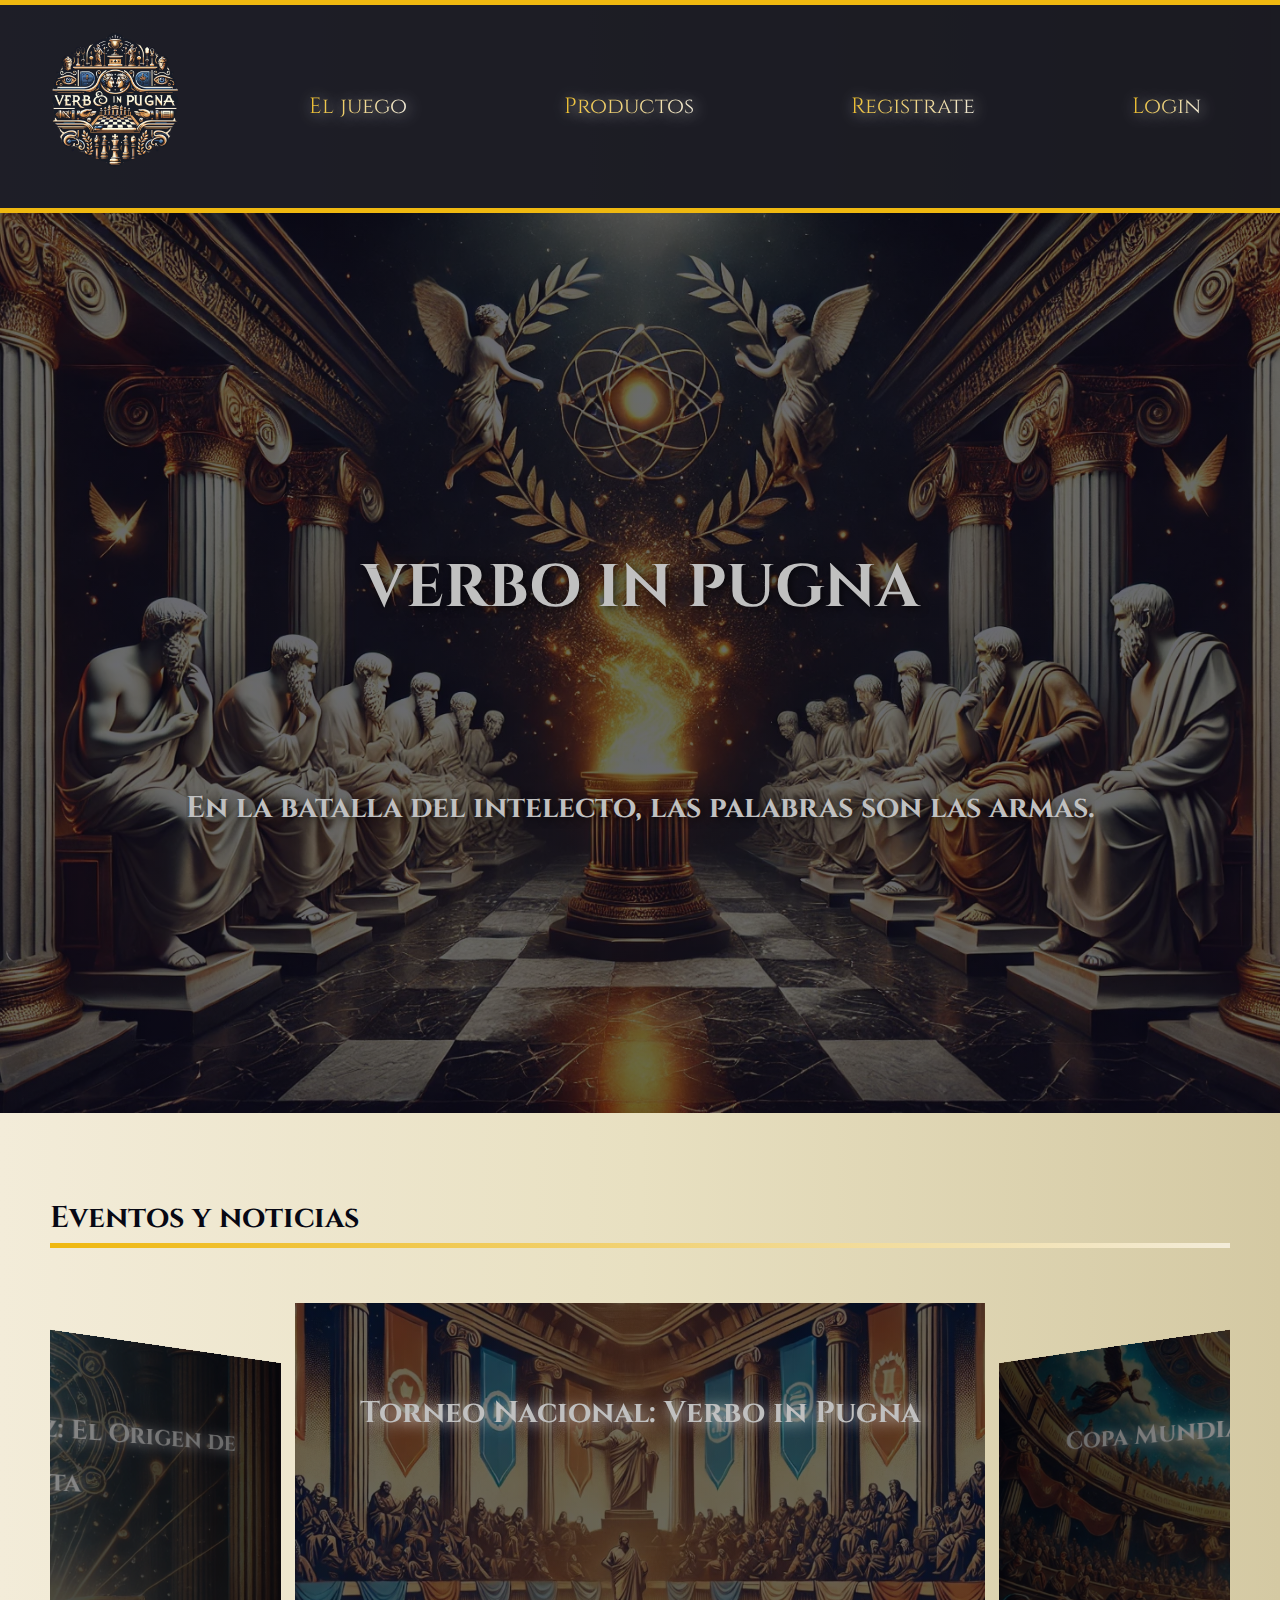
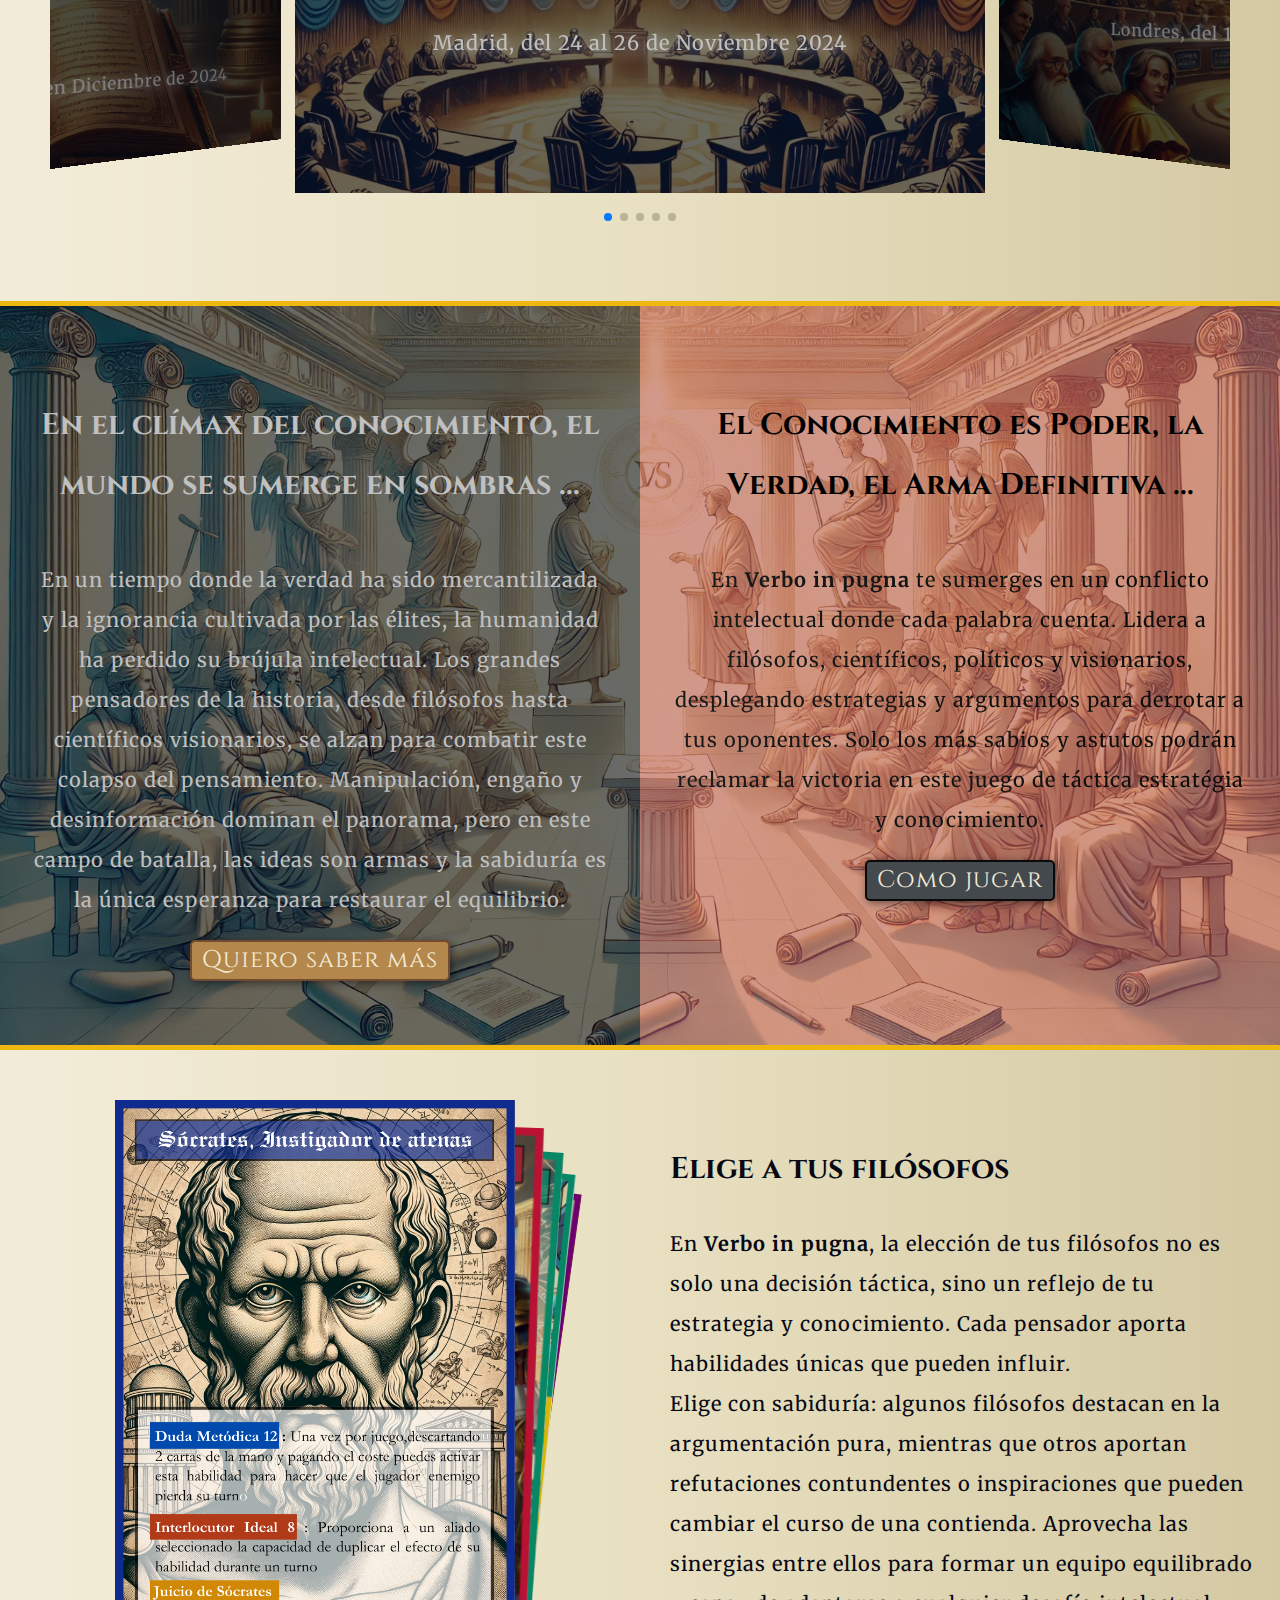
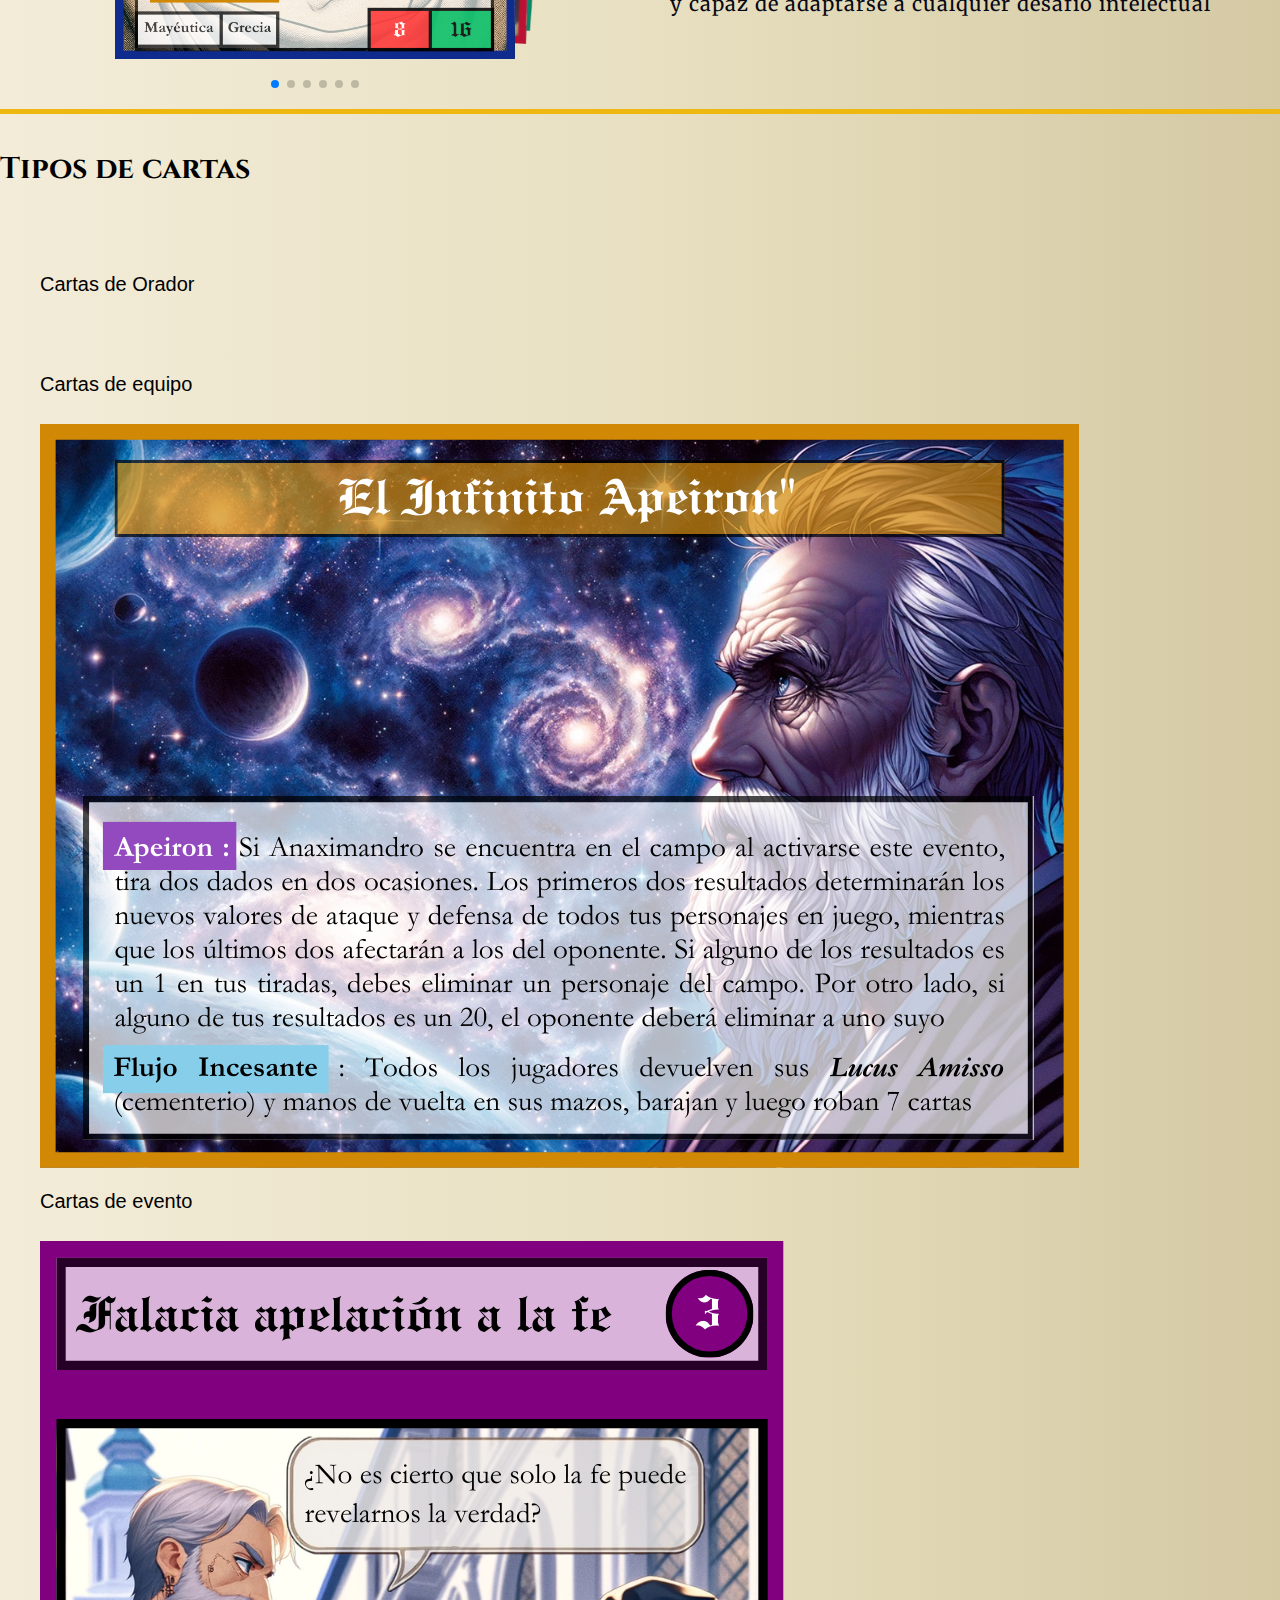
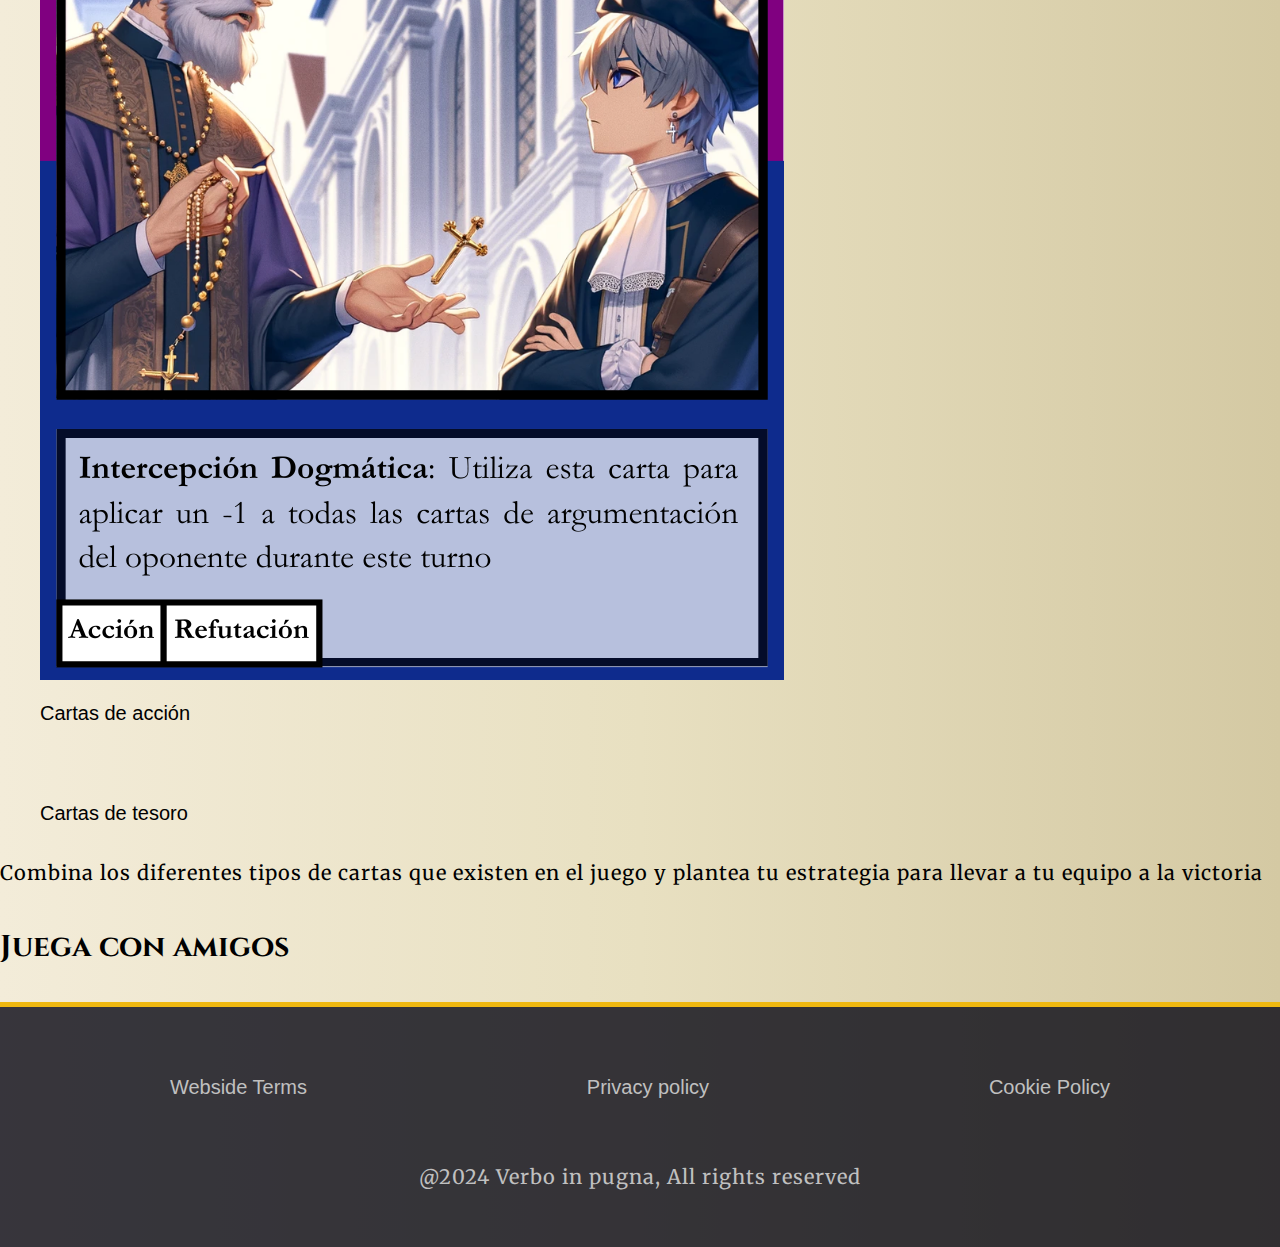
==== index.html @ a394773e "primmer commit proyecto" ====
<!DOCTYPE html>
<html lang="es">
<head>
    <meta charset="UTF-8">
    <meta http-equiv="X-UA-Compatible" content="IE=edge">
    <meta name="viewport" content="width=device-width, initial-scale=1.0">
    <link rel="shortcut icon" href="img/logo.ico" type="image/x-icon">
    <link rel="stylesheet" href="css/style.css">
    <link rel="stylesheet" href="css/normalize.css">
    <link href="https://fonts.googleapis.com/css2?family=Cinzel:wght@400;700&family=Merriweather:wght@400;700&display=swap" rel="stylesheet">    <title>Verbo in Pugna</title>
    
    <!-- Link Swiper's CSS -->
    <link rel="stylesheet" href="https://cdn.jsdelivr.net/npm/swiper@11/swiper-bundle.min.css" />

</head>
<body>
    <div class="navbar-sup"></div>
    <header class="navigator">
        <div class="home-contenedor">
            <figure>
                <a href="index.html" aria-label="accede a la pagina principal">
                    <img src="img/logo.png" alt="">
                </a>
            </figure>
        </div>
        <div class="nav-contenedor">
            <nav class="nav-principal">
                <a href="Eljuego.html" aria-label="Ir a la página del juego">El juego</a>
                <a href="Productos.html" aria-label="Ver los productos disponibles" >Productos</a>
                <a href="Registrate.html" aria-label="acceder al formulario de registro">Registrate</a>
                <a href="login.html" aria-label="ir a la pagina de login para usuarios registrados">Login</a>
            </nav>
        </div>

    </header>

    <div class="navbar-bot"></div>

    <section class="present">
        <div class="present-text">
            <h1>VERBO IN PUGNA</h1>
            <h3>En la batalla del intelecto, las
            palabras son las armas.</h3>
        </div>
    </section>
    <!-- Seccion donde apareceran las nocias y eventos recientes -->
    
    <section class="events">
        <h2>Eventos y noticias</h2>

        <div class="swiper mySwiper-event">
            <div class="swiper-wrapper">
                <div class="swiper-slide event-1">
                    <h3>Torneo Nacional: Verbo in Pugna </h3>
                        <p>Madrid, del 24 al 26 de Noviembre 2024</p>
                </div>
                <div class="swiper-slide event-2">
                    <h3>Copa Mundial: Verbo in Pugna </h3>
                    <p>Londres, del 12 al 15 de Febrero 2025</p>
                </div>
                <div class="swiper-slide event-3">
                    <h3>Pioneros del Infinito: Los padres de la teoría Cuántica </h3>
                    <p>A la venta el 25 de Enero de 2025</p>
                </div>
                <div class="swiper-slide event-4">
                    <h3>Luminarias del Dogma: La Edad Dorada de la Razón y la Fe </h3>
                    <p>A la venta el 1 de abril de 2025</p>
                </div>
                <div class="swiper-slide event-5">
                    <h3>Entre Sombras y Luz: El Origen de la Disputa </h3>
                    <p>Descubre como empezó todo en Diciembre de 2024</p>
                </div>
            </div>

            <div class="swiper-pagination-event"></div>

        </div>

    </section>

    <div class="navbar-sup"></div>

    <main>

        <!-- Seccion donde se explica la esencia del juego -->

        <section class="what-is">
            
            <div class="what-is-cont">
                <h2>En el clímax del conocimiento, el mundo se sumerge en sombras ...</h2>
                <p> 
                    En un tiempo donde la verdad ha sido mercantilizada y la ignorancia cultivada 
                    por las élites, la humanidad ha perdido su brújula intelectual. Los grandes 
                    pensadores de la historia, desde filósofos hasta científicos visionarios, se 
                    alzan para combatir este colapso del pensamiento. Manipulación, engaño y 
                    desinformación dominan el panorama, pero en este campo de batalla, las ideas 
                    son armas y la sabiduría es la única esperanza para restaurar el equilibrio.
                </p>
                <button class="btn-lore">Quiero saber más</button>
            </div>
            <div class="what-is-cont-1">
                <h2>El Conocimiento es Poder, la Verdad, el Arma Definitiva ...</h2>
                <p> 
                    En <strong>Verbo in pugna</strong> te sumerges en un conflicto 
                    intelectual donde cada palabra cuenta. Lidera a filósofos, 
                    científicos, políticos y visionarios, desplegando estrategias y argumentos 
                    para derrotar a tus oponentes. Solo los más sabios y astutos podrán 
                    reclamar la victoria en este juego de táctica estratégia y conocimiento.
                </p>
                <button class="btn-game">Como jugar</button>
            </div>
        </section>

        <!-- Seccion donde aparecen filosofos de diversas épocas y campos de estudios -->

        <div class="navbar-sup"></div>

        <section class="elige">
            
            <div class="swiper mySwiper">
                <div class="swiper-wrapper">
                    <div class="swiper-slide">
                        <img src="img/index/personajes/personaje1.webp" alt="Sócrates, el instigador de Atenas" />
                    </div>
                    <div class="swiper-slide">
                        <img src="img/index/personajes/personaje2.webp" alt="Alejandro magno, el conquistador" />
                    </div>
                    <div class="swiper-slide">
                        <img src="img/index/personajes/personaje3.webp" alt="Anaximandro, cartógrafo del infinito" />
                    </div>
                    <div class="swiper-slide">
                        <img src="img/index/personajes/personaje4.webp" alt="Arquímedes,padre de la ingeniería" />
                    </div>
                    <div class="swiper-slide">
                        <img src="img/index/personajes/personaje5.webp" alt="Santo tomas de aquino, doctor angelicus" />
                    </div>
                    <div class="swiper-slide">
                        <img src="img/index/personajes/personaje6.webp" alt="Paul Dirac, el arquitecto cuántico" />
                    </div>
                </div>

                <!-- Navigation Buttons and pagination -->
                <div class="swiper-pagination"></div>
            </div>

            <div class="elige-caption">
                <h2>Elige a tus filósofos</h2>

                <p>
                    En <strong>Verbo in pugna</strong>, la elección de tus filósofos no es solo una decisión táctica, sino un reflejo de tu estrategia y conocimiento. Cada pensador aporta habilidades únicas que pueden influir. <br>
                    
                    Elige con sabiduría: algunos filósofos destacan en la argumentación pura, mientras que otros aportan refutaciones contundentes o inspiraciones que pueden cambiar el curso de una contienda. Aprovecha las sinergias entre ellos para formar un equipo equilibrado y capaz de adaptarse a cualquier desafío intelectual
                </p>
            </div>
        </section>

        <div class="navbar-sup"></div>

        <!-- Seccion donde apareceran los diferentes tipos de cartas que componen el juego -->

        <section class="kind-cards">
            <h2>Tipos de cartas</h2>
            <figure>
                <img src="img/index/personaje1.png" alt="">
                <figcaption>Cartas de Orador</figcaption>
            </figure>
            <figure>
                <img src="img/index/personaje2.png" alt="">
                <figcaption>Cartas de equipo</figcaption>
            </figure>
            <figure>
                <img src="img/index/cartaEvento.png" alt="">
                <figcaption>Cartas de evento</figcaption>
            </figure>
            <figure>
                <img src="img/index/cartaAccion.png" alt="">
                <figcaption>Cartas de acción</figcaption>
            </figure>
            <figure>
                <img src="img/index/personaje2.png" alt="">
                <figcaption>Cartas de tesoro</figcaption>
            </figure>
            <div>
                <p>
                    Combina los diferentes tipos de cartas que existen en el juego y plantea tu estrategia para llevar a tu equipo a la victoria
                </p>
            </div>
        </section>

        <!-- Seccion dondese invita a los jugadores a jugar con amigos y crear comunidad -->

        <section class="play-friends">
            <h2>Juega con amigos</h2>
        </section>

    </main>
    
    <div class="navbar-bot"></div>

    <footer>
        <div class="contenedor-politicas">
            <div>
                <a href="#">Webside Terms</a>
            </div>
            <div>
                <a href="#">Privacy policy</a>
            </div>
            <div>
                <a href="#">Cookie Policy</a>
            </div>
        </div>
        <div class="contenedor-derechos">
            <div>
                <p>@2024 Verbo in pugna, All rights reserved</p>
            </div>
        </div>
    </footer>
    
    <!-- Swiper JS -->
    <script src="https://cdn.jsdelivr.net/npm/swiper@11/swiper-bundle.min.js"></script>
    <script src="./js/main.js"></script>
    
</body>
</html>
---- css/style.css ----
html{
    box-sizing: border-box;
    font-size: 62.5%; /* 1REM = 10px */}

*,
*:before,
*:after{
    box-sizing: inherit;
}

body{
    font-family: "Raleway", sans-serif;
    font-size: 2rem;
    line-height: 2;
    background: linear-gradient(
        to right, 
        #f3ecd9 0%, 
        #e8e0c1 50%, 
        #d4c9a3 100% /* Tono más oscuro para el desgaste */
    );
}

/* Salectores Globales */

h1, h2, h3{
    font-family: 'Cinzel', sans-serif;
    font-size: 3rem;
}

a{
    text-decoration: none;
    color: #c0c0c0;
}

p{
    font-family: 'Merriweather', serif;
    letter-spacing: 0.1rem;
}

/* Sección del header */

.navbar-sup,
.navbar-bot{
    border-bottom: 0.5rem solid #efb810;
}
.navigator{
    display: flex;
    flex-direction: row;
    align-items: center;
    background-color: #070814;
    opacity: 0.9;
}

.home-contenedor{
    display: flex;
    justify-content: center;
}

.home-contenedor img{
    max-width: 15rem;
    height: auto;
}

.nav-contenedor{
    flex-grow: 4;
}

.nav-contenedor a{
    font-size: 2.2rem;
    transition-property: transform;
    transition-duration: 300ms;
}

.nav-contenedor a:hover{
        transform: scale(1.2);
}


.login-contenedor{
    flex-grow: 1;
    text-align: center;
}

.nav-principal{
    display: flex;
    justify-content: space-around;
}

.nav-principal a,
.login-contenedor a{
    font-family: 'Cinzel', serif;
    background: linear-gradient(90deg, #efb810, #f3ecd9);
    -webkit-background-clip: text;
    color: transparent;
    text-shadow: 0.2rem 0.2rem 1.5rem rgba(255, 255, 255, 0.8);
    }

.present{
    background-image: linear-gradient(rgba(7,8,20,0.6),
    rgba(7,8,20,0.6)),
    url('../img/index/header.webp');
    background-size: cover;
    background-position: center;
    background-repeat: no-repeat;
    height: 100vh;

    display: flex;
    justify-content: center;
    align-items: center;
}

.present-text{
    font-size: 3rem;
    color: #c0c0c0; /* Plateado */
    text-shadow: 0.2rem 0.2rem 0.8rem rgba(0, 0, 0, 0.7); /* Sombra oscura */
    text-align: center;
    line-height: 4;
    overflow: hidden; /* Evita el desbordamiento */
}

/* Sección Events and news */

.events{
    padding: 5rem;
}

.events h2{
    position: relative;
    color: #070814;
}

.events .swiper{
    width: 100%;
    padding: 3rem 0;
    height: auto;
}

.events .swiper-slide{
    background-position: center;
    background-size: cover;
    width: 50%;
    height: auto;
    text-align: center;
    padding: 5rem;
    Color: #c0c0c0;
    text-shadow: 0.2rem 0.2rem 1.5rem rgba(255, 255, 255, 0.8);
}

.events .swiper-slide p{
    padding-top: 15rem;
}
.event-1{
    background-image: linear-gradient(rgba(7,8,20,0.6),
    rgba(7,8,20,0.6)),
    url('../img/index/eventos/14.webp');
    width: 100%;
}

.event-2{
    background-image: linear-gradient(rgba(7,8,20,0.6),
    rgba(7,8,20,0.6)),
    url('../img/index/eventos/15.webp');
}

.event-3{
    background-image: linear-gradient(rgba(7,8,20,0.6),
    rgba(7,8,20,0.6)),
    url('../img/index/eventos/16.webp');
}

.event-4{
    background-image: linear-gradient(rgba(7,8,20,0.6),
    rgba(7,8,20,0.6)),
    url('../img/index/eventos/17.webp');
}

.event-5{
    background-image: linear-gradient(rgba(7,8,20,0.6),
    rgba(7,8,20,0.6)),
    url('../img/index/eventos/18.webp');
}

.mySwiper-event{
    justify-content: center;
}

.swiper-pagination-event{
    padding: 2rem 0 0 0;
    display: flex;
    justify-content: center;
}

/* Definimos el borde debajo del título */
.events h2::after{
    content: "";
    position: absolute;
    /* posición del borde */
    bottom: 0; 
    left: 0;
    /* Extension y grosor del borde */
    width: 100%;
    height: 0.5rem;
    /* color del borde */
    background: linear-gradient(90deg,#efb810, #f3ecd9);
}

/* Section What is */

.what-is{
    background-image: url(../img/index/what-is-5.webp);
    background-repeat: no-repeat;
    background-size: cover;
    background-position: center;
    display: grid;
    grid-template-columns: repeat(2, 1fr);
}

.what-is-cont,
.what-is-cont-1{
    text-align: center;
    padding: 10% 5%;
    display: flex;
    flex-direction: column;
}

.what-is-cont{
    background-color: rgba(7,8,20,0.6);
    color: #c0c0c0; /* Plateado */
}

.what-is-cont-1{
    background-color: rgba(180, 84, 76, 0.6);
}

.what-is-cont-1 h1,
.what-is-cont-1 p{
    background: linear-gradient(90deg, #1a1b1b, #0a0a0a);
    -webkit-background-clip: text;
    color: transparent;
}

.btn-lore{
    display: flex;
    flex-direction: column;
    justify-content: center;
    margin: 0 auto; /* Evitamos que se extienda a todo el espacio */
    padding: 0.5rem 1rem;
    background-color: #b4884c;
    color:#f3ecd9;
    border: 0.2rem solid #724b30;
    border-radius: 0.5rem; /* redondeamos el boton */
    font-family: 'Cinzel', serif;
    font-size: 2.4rem;
    letter-spacing: 0.1rem;
    cursor: pointer;
    box-shadow: 0.2rem 0.2rem 0.8rem rgba(0, 0, 0, 0.5); /* Sombra suave para darle relieve */
    transition: all 0.3s ease; /* Suave transición para los efectos */
}

.btn-lore:hover{
    background-color: #724b30;
    color: #f3ecd9;
    box-shadow: 0.3rem 0.3rem 1.2rem rgba(0,0,0,0.7);
    transform: translateY(-0.2rem);
}

.btn-lore:active{
    background-color: #d3965c;
    transform: translateY(0px);
}

.btn-game{
    display: flex;
    flex-direction: column;
    justify-content: center;
    margin: 0 auto;
    padding: 0.5rem 1rem;
    background-color: #44494e;
    color: #f3ecd9;
    border: 0.2rem solid #0a0a0a;
    border-radius: 0.5rem;
    font-family: 'Cinzel', serif;
    font-size: 2.4rem;
    letter-spacing: 0.1rem;
    cursor: pointer;
    box-shadow: 0.2rem 0.2rem 0.8rem rgba(0,0,0,0.5);
    transition: all 0.3s ease;
}

.btn-game:hover{
    background-color: #0a0a0a;
    color: #f3ecd9;
    box-shadow: 0.3rem 0.3rem 1.2rem rgba(0,0,0,0.7);
    transform: translateY(-0.2rem);
}

.btn-active{
    background-color: #1c1c1c;
    transform: translateY(0rem);
}

/* Seccion Elige */

.swiper {
    width: 40rem;
    height: auto;
    padding: 5rem;
    border-radius: 18px;

}

.swiper.swiper-cards{
    padding: 5rem 0;
}

.swiper-slide {
    display: flex;
    align-items: center;
    justify-content: center;
}

.swiper-slide img {
    display: block;
    width: 100%;
}

.elige{
    display: grid;
    grid-template-columns: repeat(2, 1fr);
    gap: 2rem;
}

.elige-caption{
    align-content: center;
    padding: 0 2rem;
    color: #070814;
}

/* Footer */

footer{
    background-color: rgba(7,8,20,0.8);
    color: #c0c0c0; /* Plateado */
    padding: 3rem;
}

.contenedor-politicas{
    display: flex;
    flex-direction: row;
    justify-content: space-around;
    padding: 3rem 0;
}

.contenedor-derechos{
    text-align: center;
}
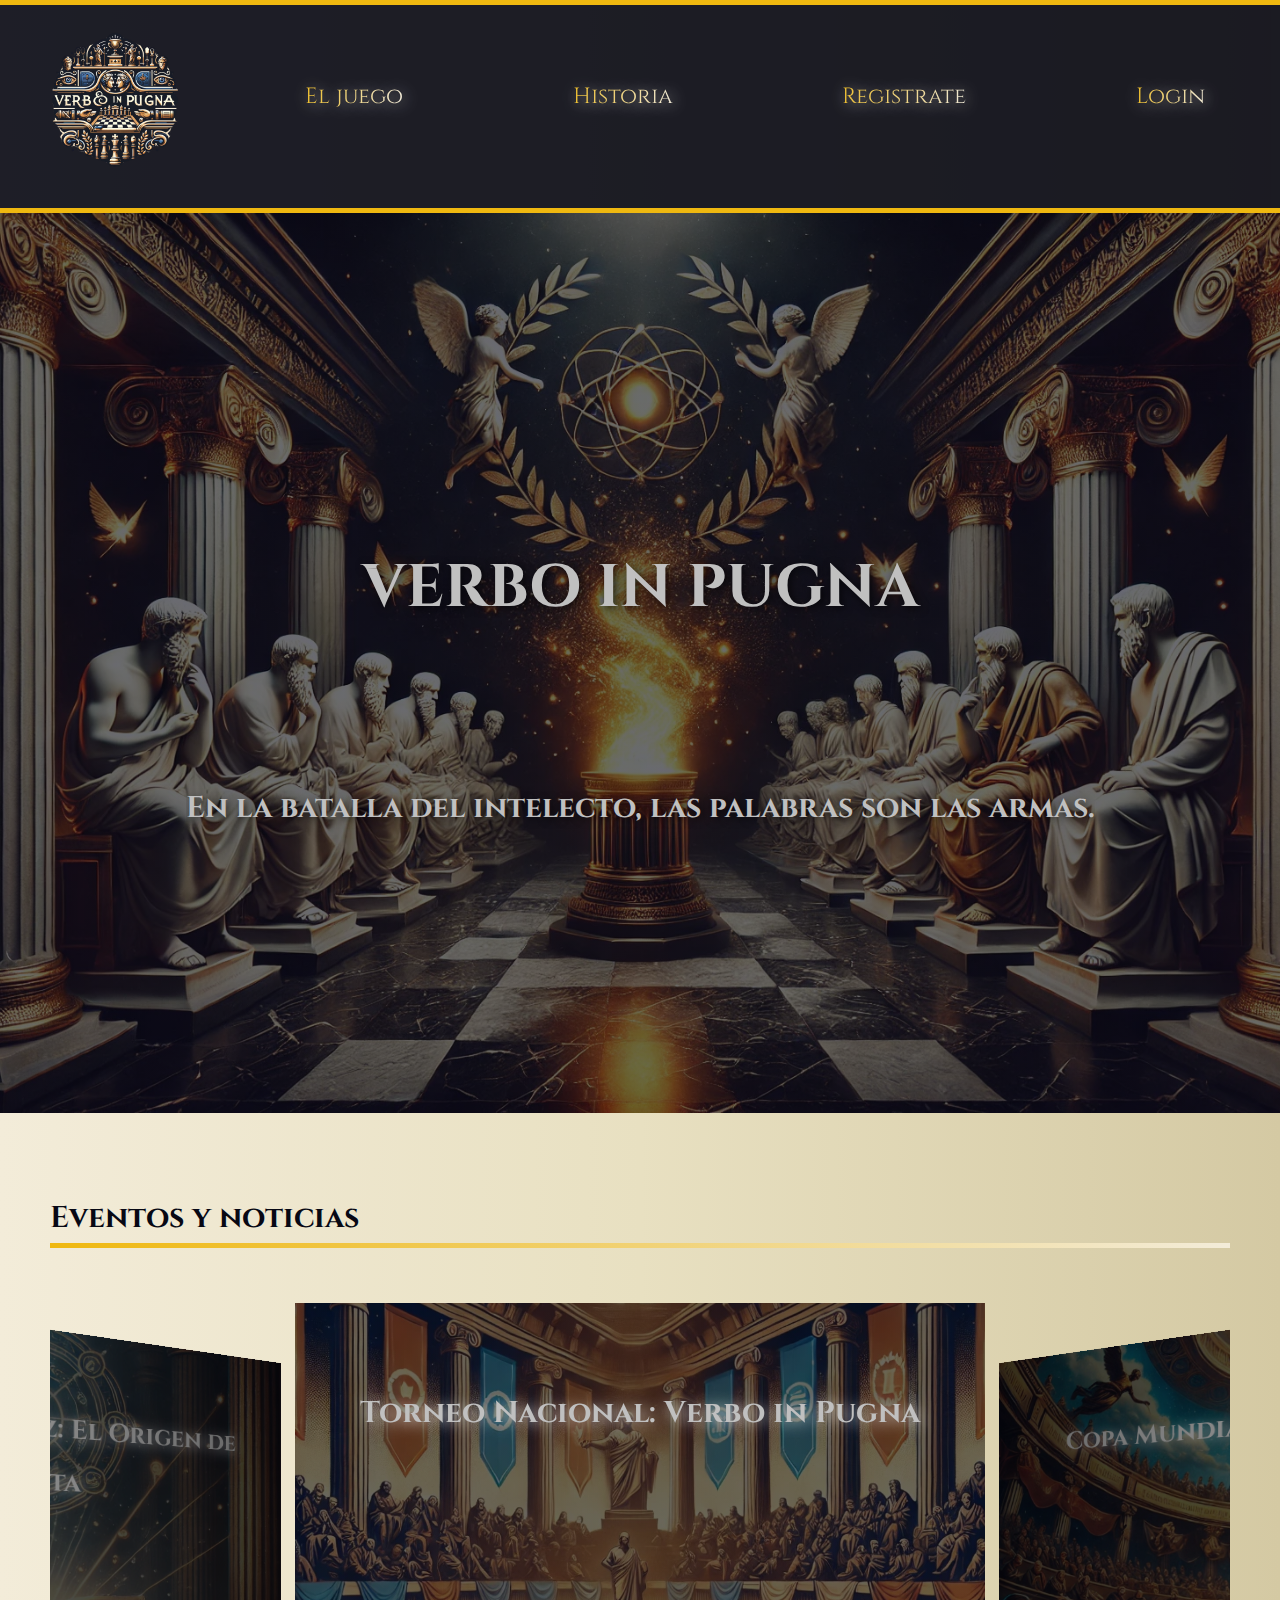
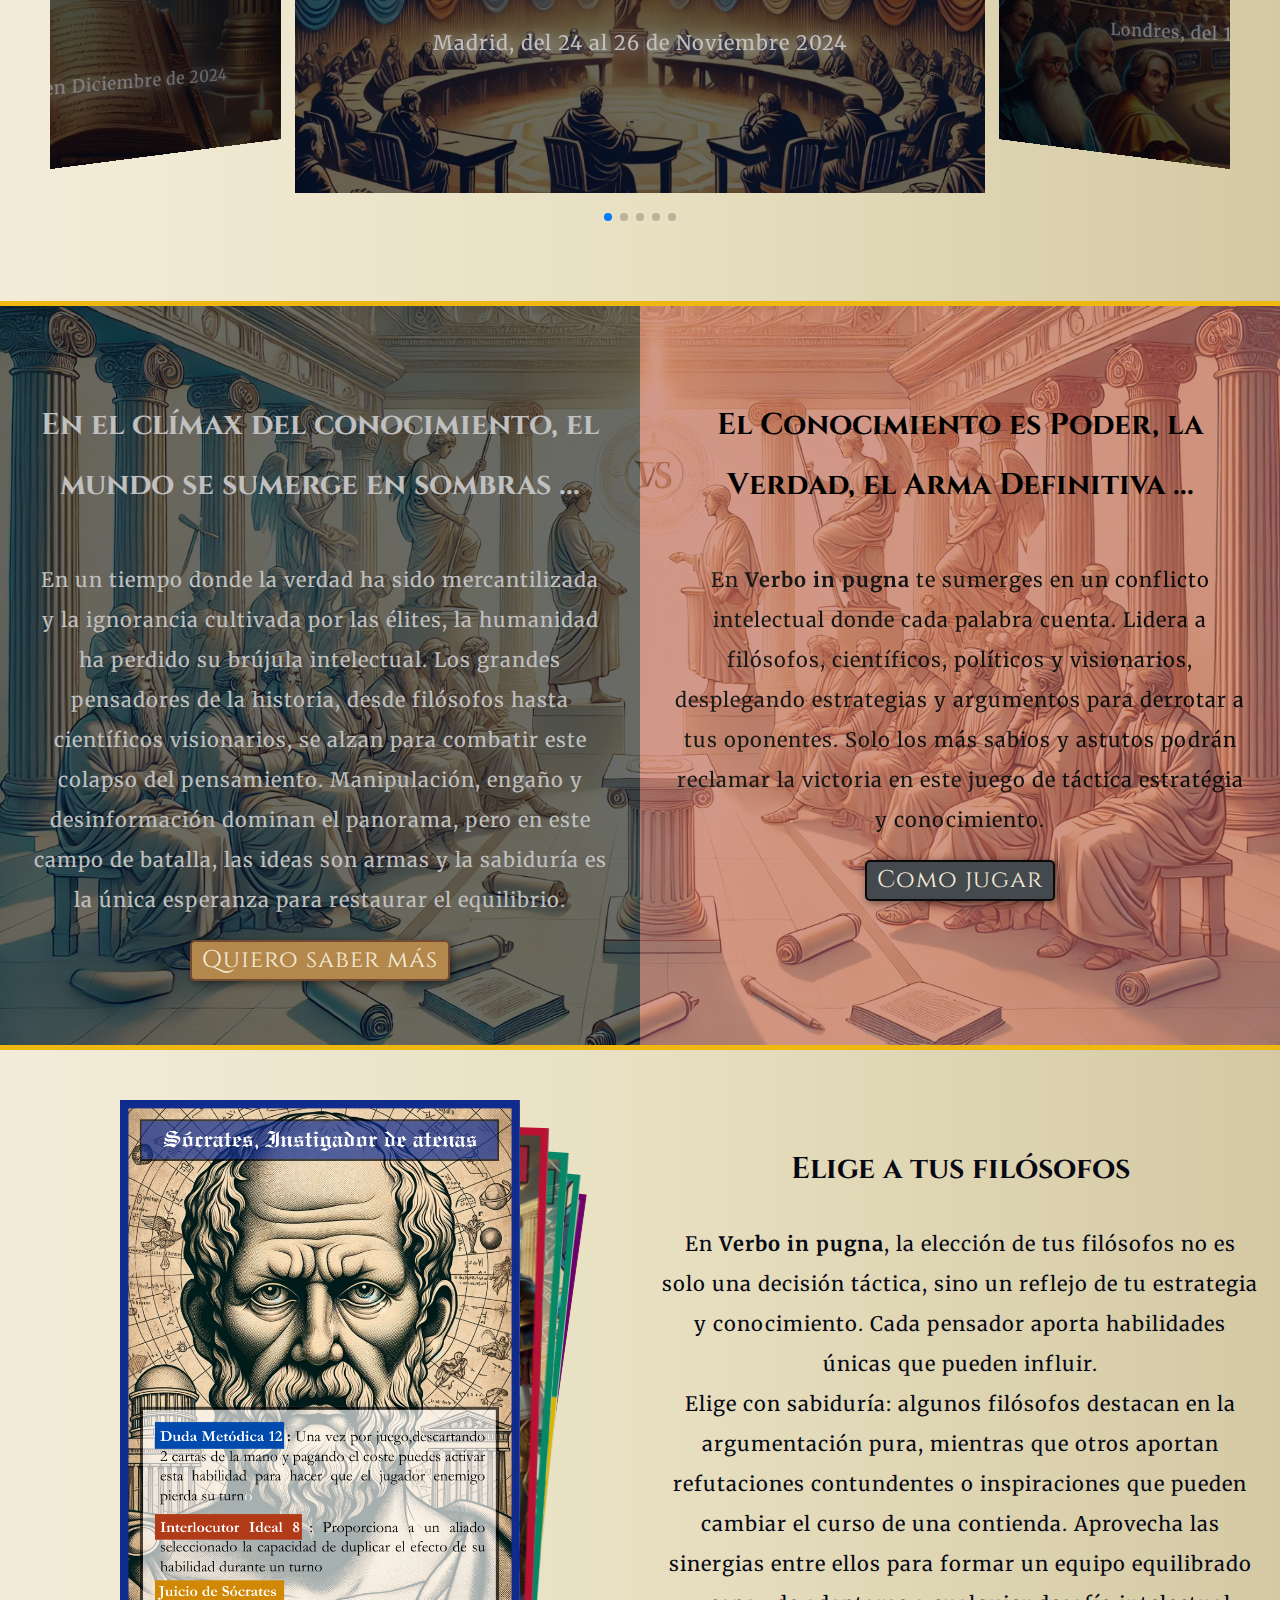
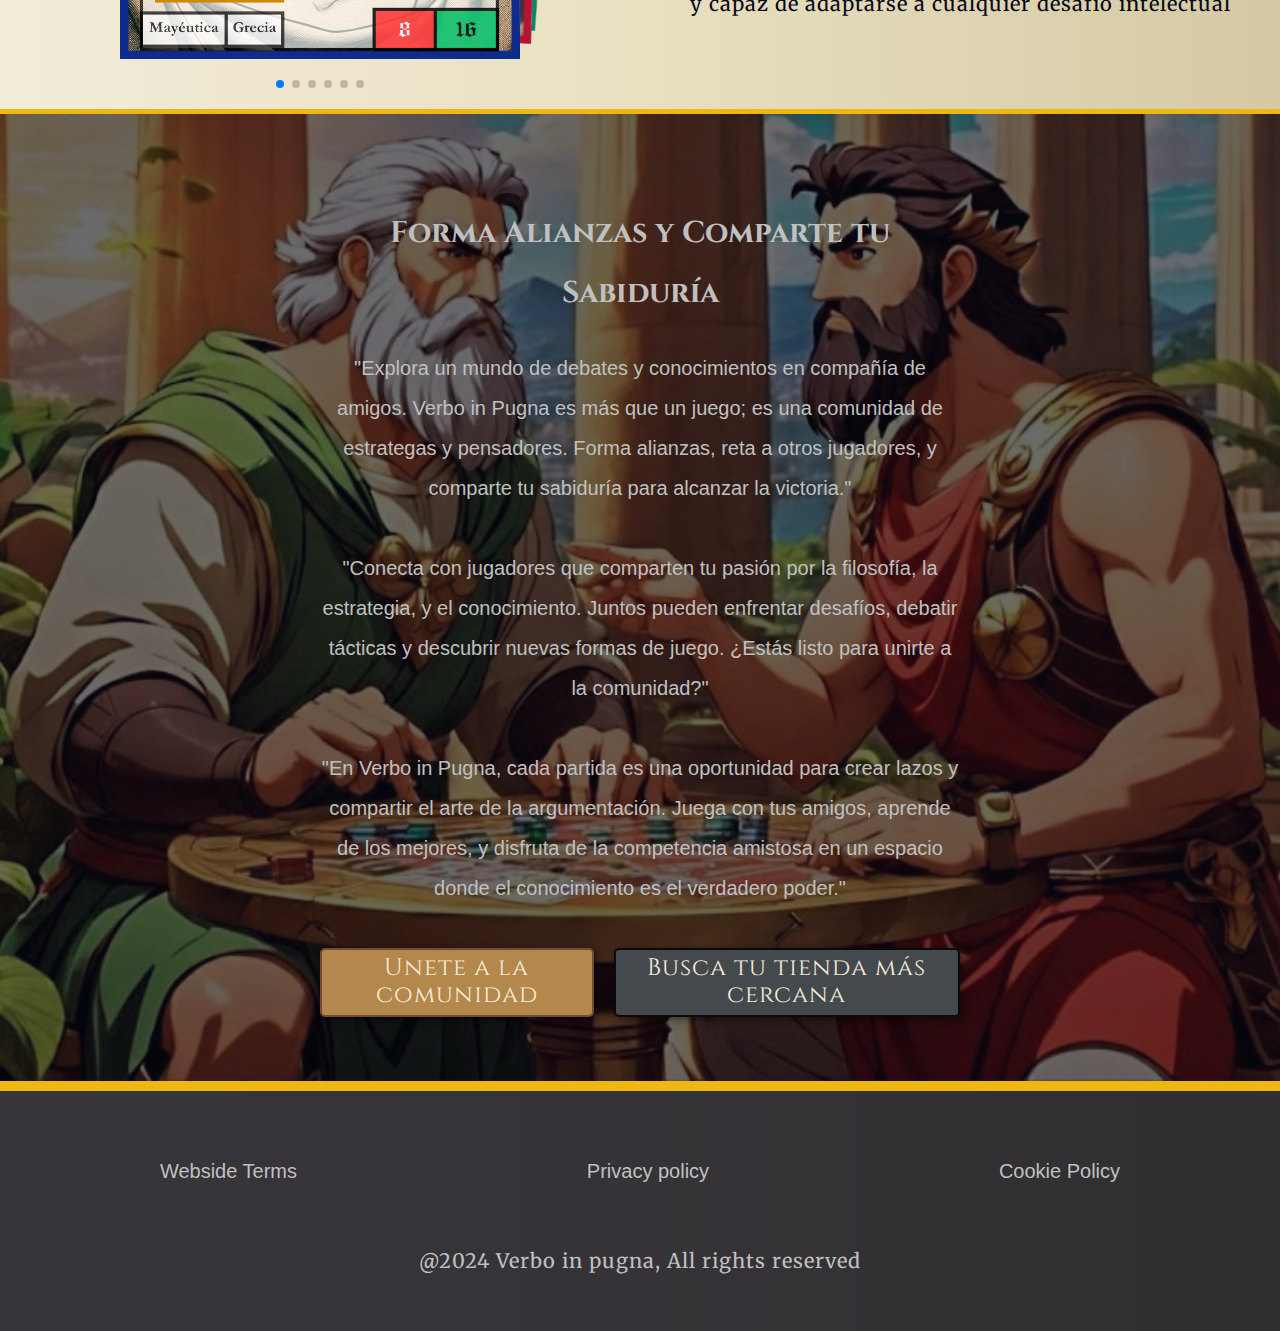
==== commit 278e1764: "version final" ====
--- a/index.html
+++ b/index.html
@@ -7,13 +7,28 @@
     <link rel="shortcut icon" href="img/logo.ico" type="image/x-icon">
     <link rel="stylesheet" href="css/style.css">
     <link rel="stylesheet" href="css/normalize.css">
-    <link href="https://fonts.googleapis.com/css2?family=Cinzel:wght@400;700&family=Merriweather:wght@400;700&display=swap" rel="stylesheet">    <title>Verbo in Pugna</title>
+    <link href="https://fonts.googleapis.com/css2?family=Cinzel:wght@400;700&family=Merriweather:wght@400;700&display=swap" rel="stylesheet">    
+    <title>Verbo in Pugna</title>
     
     <!-- Link Swiper's CSS -->
     <link rel="stylesheet" href="https://cdn.jsdelivr.net/npm/swiper@11/swiper-bundle.min.css" />
 
+    <!-- Información meta importante-->
+    <meta name="author" content="Luis Carlos de Vicente Poutas" />
+    <meta name="description" content="Verbo in Pugna: Un juego estratégico donde los grandes pensadores de la historia se enfrentan en batallas intelectuales épicas. Únete, descubre sus historias, y demuestra tu habilidad en el arte del debate y el conocimiento." />
+    <meta name="keywords" content="verbo in pugna, juego, historia, debate, conocimiento, inteligencia, pensamiento, batalla, armas, palabras, cartas" />
+    <meta name="copyright" content="&copy; 2024 Verbo in Pugna. Todos los derechos reservados." />
+    <meta name="publisher" content="Verbo in Pugna" />
+
 </head>
+
 <body>
+
+    <div id="user-session" class="user-session">
+        <span id="user-name"></span>
+        <button id="logout-btn">Cerrar Sesión</button>
+    </div>
+
     <div class="navbar-sup"></div>
     <header class="navigator">
         <div class="home-contenedor">
@@ -25,10 +40,10 @@
         </div>
         <div class="nav-contenedor">
             <nav class="nav-principal">
-                <a href="Eljuego.html" aria-label="Ir a la página del juego">El juego</a>
-                <a href="Productos.html" aria-label="Ver los productos disponibles" >Productos</a>
-                <a href="Registrate.html" aria-label="acceder al formulario de registro">Registrate</a>
-                <a href="login.html" aria-label="ir a la pagina de login para usuarios registrados">Login</a>
+                <a href="./pages/eljuego.html" aria-label="Ir a la página del juego">El juego</a>
+                <a href="./pages/historia.html" aria-label="Ver la historia el juego" >Historia</a>
+                <a href="./pages/registro.html" aria-label="acceder al formulario de registro">Registrate</a>
+                <a href="./pages/login.html" aria-label="ir a la pagina de login para usuarios registrados">Login</a>
             </nav>
         </div>
 
@@ -156,44 +171,37 @@
 
         <div class="navbar-sup"></div>
 
-        <!-- Seccion donde apareceran los diferentes tipos de cartas que componen el juego -->
-
-        <section class="kind-cards">
-            <h2>Tipos de cartas</h2>
-            <figure>
-                <img src="img/index/personaje1.png" alt="">
-                <figcaption>Cartas de Orador</figcaption>
-            </figure>
-            <figure>
-                <img src="img/index/personaje2.png" alt="">
-                <figcaption>Cartas de equipo</figcaption>
-            </figure>
-            <figure>
-                <img src="img/index/cartaEvento.png" alt="">
-                <figcaption>Cartas de evento</figcaption>
-            </figure>
-            <figure>
-                <img src="img/index/cartaAccion.png" alt="">
-                <figcaption>Cartas de acción</figcaption>
-            </figure>
-            <figure>
-                <img src="img/index/personaje2.png" alt="">
-                <figcaption>Cartas de tesoro</figcaption>
-            </figure>
-            <div>
-                <p>
-                    Combina los diferentes tipos de cartas que existen en el juego y plantea tu estrategia para llevar a tu equipo a la victoria
-                </p>
-            </div>
+        <!-- Seccion dondese invita a los jugadores a jugar con amigos y crear comunidad -->    
+
+        <section class="play-friends">
+            
+            <div class="pf-container">
+
+                <h2>Forma Alianzas y Comparte tu Sabiduría</h2>
+            
+                <div class="pf-description">
+                    "Explora un mundo de debates y conocimientos en compañía de amigos. Verbo in Pugna es más que un juego; 
+                    es una comunidad de estrategas y pensadores. Forma alianzas, reta a otros jugadores, y comparte tu sabiduría para alcanzar la victoria."<br><br>
+
+                    "Conecta con jugadores que comparten tu pasión por la filosofía, la estrategia, y el conocimiento. Juntos pueden enfrentar desafíos, 
+                    debatir tácticas y descubrir nuevas formas de juego. ¿Estás listo para unirte a la comunidad?"<br><br>
+
+                    "En Verbo in Pugna, cada partida es una oportunidad para crear lazos y compartir el arte de la argumentación. 
+                    Juega con tus amigos, aprende de los mejores, y disfruta de la competencia amistosa en un espacio donde el conocimiento es el verdadero poder." <br><br>
+                </div>
+
+                <div class="pf-buttons">
+                    <button class="btn-lore" href="#"> Unete a la comunidad </button>
+                    <button class="btn-game" href="#"> Busca tu tienda más cercana </button>
+                </div>
+
+            </div>
+
         </section>
 
-        <!-- Seccion dondese invita a los jugadores a jugar con amigos y crear comunidad -->
-
-        <section class="play-friends">
-            <h2>Juega con amigos</h2>
-        </section>
-
     </main>
+    
+        <div class="navbar-bot"></div>
     
     <div class="navbar-bot"></div>
 
@@ -205,7 +213,7 @@
             <div>
                 <a href="#">Privacy policy</a>
             </div>
-            <div>
+            <div>   
                 <a href="#">Cookie Policy</a>
             </div>
         </div>
@@ -218,7 +226,9 @@
     
     <!-- Swiper JS -->
     <script src="https://cdn.jsdelivr.net/npm/swiper@11/swiper-bundle.min.js"></script>
-    <script src="./js/main.js"></script>
+    <script src="./js/main.js" defer></script>
+    <script src="./js/login-info.js" defer></script>
+
     
 </body>
 </html>--- a/css/style.css
+++ b/css/style.css
@@ -10,7 +10,7 @@
 
 body{
     font-family: "Raleway", sans-serif;
-    font-size: 2rem;
+    font-size: 1.5rem;
     line-height: 2;
     background: linear-gradient(
         to right, 
@@ -20,11 +20,23 @@
     );
 }
 
+@media (min-width: 1024px) {
+    body{
+        font-size: 2rem;
+    }
+}
+
 /* Salectores Globales */
 
 h1, h2, h3{
     font-family: 'Cinzel', sans-serif;
-    font-size: 3rem;
+    font-size: 2rem;
+}
+
+@media (min-width: 1024px) {
+    h1, h2, h3{
+        font-size: 3rem;
+    }
 }
 
 a{
@@ -39,16 +51,79 @@
 
 /* Sección del header */
 
+.modal {
+    display: none;
+    position: fixed;
+    z-index: 1000;
+    left: 0;
+    top: 0;
+    width: 100%;
+    height: 100%;
+    background-color: rgba(0, 0, 0, 0.5);
+}
+.modal-content {
+    background-color: white;
+    margin: 15% auto;
+    padding: 20px;
+    border-radius: 10px;
+    width: 50%;
+    text-align: center;
+}
+.close-btn {
+    float: right;
+    font-size: 24px;
+    cursor: pointer;
+}
+#logout-btn,
+#modal-logout-btn {
+    background-color: red;
+    color: white;
+    padding: 10px;
+    border: none;
+    border-radius: 5px;
+    cursor: pointer;
+}
+
+.user-session {
+    display: none; /* Se oculta por defecto */
+    background-color: #222;
+    color: white;
+    padding: 2rem;
+    text-align: right;
+}
+
+.user-session button {
+    background-color: red;
+    color: white;
+    border: none;
+    padding: 5px 10px;
+    margin-left: 10px;
+    cursor: pointer;
+    border-radius: 3px;
+}
+
+
 .navbar-sup,
 .navbar-bot{
     border-bottom: 0.5rem solid #efb810;
 }
+
 .navigator{
     display: flex;
-    flex-direction: row;
+    flex-direction: column;
     align-items: center;
     background-color: #070814;
     opacity: 0.9;
+}
+
+@media (min-width: 1024px){
+    .navigator{
+        display: flex;
+        flex-direction: row;
+        align-items: center;
+        background-color: #070814;
+        opacity: 0.9;
+    }
 }
 
 .home-contenedor{
@@ -75,7 +150,6 @@
         transform: scale(1.2);
 }
 
-
 .login-contenedor{
     flex-grow: 1;
     text-align: center;
@@ -84,6 +158,17 @@
 .nav-principal{
     display: flex;
     justify-content: space-around;
+    flex-direction: column;
+    align-items: center;
+    gap: 2rem;
+    margin-bottom: 2rem
+}
+
+@media (min-width:1024px) {
+    .nav-principal{
+        flex-direction: row;
+        justify-content: space-around;
+    }
 }
 
 .nav-principal a,
@@ -93,7 +178,7 @@
     -webkit-background-clip: text;
     color: transparent;
     text-shadow: 0.2rem 0.2rem 1.5rem rgba(255, 255, 255, 0.8);
-    }
+}
 
 .present{
     background-image: linear-gradient(rgba(7,8,20,0.6),
@@ -110,12 +195,18 @@
 }
 
 .present-text{
-    font-size: 3rem;
+    font-size: 2rem;
     color: #c0c0c0; /* Plateado */
     text-shadow: 0.2rem 0.2rem 0.8rem rgba(0, 0, 0, 0.7); /* Sombra oscura */
     text-align: center;
-    line-height: 4;
     overflow: hidden; /* Evita el desbordamiento */
+}
+
+@media (min-width:1024px){
+    .present-text{
+        font-size: 3rem;
+        line-height: 4;
+    }
 }
 
 /* Sección Events and news */
@@ -212,7 +303,12 @@
     background-size: cover;
     background-position: center;
     display: grid;
-    grid-template-columns: repeat(2, 1fr);
+}
+
+@media (min-width: 1024px) {
+    .what-is{
+        grid-template-columns: repeat(2, 1fr);
+    }    
 }
 
 .what-is-cont,
@@ -250,11 +346,17 @@
     border: 0.2rem solid #724b30;
     border-radius: 0.5rem; /* redondeamos el boton */
     font-family: 'Cinzel', serif;
-    font-size: 2.4rem;
+    font-size: 1.8rem;
     letter-spacing: 0.1rem;
     cursor: pointer;
     box-shadow: 0.2rem 0.2rem 0.8rem rgba(0, 0, 0, 0.5); /* Sombra suave para darle relieve */
     transition: all 0.3s ease; /* Suave transición para los efectos */
+}
+
+@media (min-width: 1024px) {
+    .btn-lore{
+        font-size: 2.4rem;
+    }
 }
 
 .btn-lore:hover{
@@ -280,11 +382,17 @@
     border: 0.2rem solid #0a0a0a;
     border-radius: 0.5rem;
     font-family: 'Cinzel', serif;
-    font-size: 2.4rem;
+    font-size: 1.8rem;
     letter-spacing: 0.1rem;
     cursor: pointer;
     box-shadow: 0.2rem 0.2rem 0.8rem rgba(0,0,0,0.5);
     transition: all 0.3s ease;
+}
+
+@media (min-width: 1024px) {
+    .btn-game{
+        font-size: 2.4rem;
+    }
 }
 
 .btn-game:hover{
@@ -302,15 +410,39 @@
 /* Seccion Elige */
 
 .swiper {
-    width: 40rem;
+    width: 80%;
     height: auto;
     padding: 5rem;
     border-radius: 18px;
-
+}
+
+@media (min-width: 500px) {
+    .swiper {
+        width: 30rem;
+        height: auto;
+        padding: 5rem;
+        border-radius: 18px;
+    }
+}
+
+@media (min-width: 1024px) {
+    .swiper {
+        width: 40rem;
+        height: auto;
+        padding: 5rem;
+        border-radius: 18px;
+    }
 }
 
 .swiper.swiper-cards{
     padding: 5rem 0;
+    overflow: hidden !important;
+}
+
+@media (min-width: 1024px) {
+    .swiper.swiper-cards{
+        overflow: visible !important;
+    }
 }
 
 .swiper-slide {
@@ -322,19 +454,77 @@
 .swiper-slide img {
     display: block;
     width: 100%;
-}
-
-.elige{
-    display: grid;
-    grid-template-columns: repeat(2, 1fr);
-    gap: 2rem;
+    max-width: 100%;
+}
+
+@media (min-width: 1024px) {
+    .swiper-slide img {
+        display: block;
+        width: 100%;
+    }
+}
+
+@media (min-width: 1024px) {
+    .elige{
+        display: grid;
+        grid-template-columns: repeat(2, 1fr);
+    }
+    
 }
 
 .elige-caption{
     align-content: center;
     padding: 0 2rem;
     color: #070814;
-}
+    text-align: center;
+}
+
+@media (min-width: 768px) {
+    .elige-caption{
+        align-content: center;
+        padding: 0 2rem;
+        color: #070814;
+    }
+}
+
+/* Section play with friends */
+
+.play-friends{
+    color: #070814;
+    background-image: url("../img/index/play-friends.webp");
+    background-repeat: no-repeat;
+    background-size: cover;
+    background-position: top;
+}
+
+.pf-container{
+    padding: 5% 10%;
+    background-color: rgba(7,8,20,0.6);
+    color: #c0c0c0; /* Plateado */
+    text-align: center;
+}
+
+@media (min-width: 1024px) {
+    .pf-container{
+        padding: 5% 25%;
+    }    
+}
+
+.pf-buttons{
+    display: flex;
+    flex-direction: column;
+    justify-content: space-between;
+    gap:2rem
+}
+
+@media (min-width: 1024px) {
+    .pf-buttons{
+        flex-direction: row;
+        justify-content: space-between;
+    }    
+}
+
+
 
 /* Footer */
 
@@ -346,11 +536,194 @@
 
 .contenedor-politicas{
     display: flex;
-    flex-direction: row;
+    flex-direction: column;
     justify-content: space-around;
+    align-items: center;
     padding: 3rem 0;
+    gap: 3rem;
+}
+
+@media (min-width: 600px) {
+    .contenedor-politicas{
+        flex-direction: row;
+        justify-content: space-around;
+        padding: 3rem 0;
+    }
 }
 
 .contenedor-derechos{
     text-align: center;
+}
+
+/* Sección del registro */
+
+.registro-container{
+    margin: 0 auto;
+    padding: 5% 5%;
+}
+
+@media (min-width: 600px) {
+    .registro-container{
+        margin: 0 auto;
+        padding: 5% 20%;
+    }    
+}
+
+
+.form-registro{
+    display: flex;
+    flex-direction: column;
+    padding: 5rem 2rem;
+    border: solid 2px #070814;
+    border-radius: 1rem;
+    box-shadow: 0.2rem 0.2rem 0.8rem #070814;
+    gap: 1rem;
+    margin-top: 5rem;
+    background: linear-gradient(135deg, rgba(255, 255, 255, 0.9), rgba(230, 230, 230, 0.9)), 
+                radial-gradient(circle, rgba(255, 255, 255, 0.8), rgba(240, 240, 240, 0.8));
+}
+
+@media (min-width: 1024px) {
+    .form-registro{
+        padding: 5rem
+    }    
+}
+
+
+.registro h2{
+    position: relative;
+    color: #070814;
+    text-shadow: 0.2rem 0.2rem 0.5rem #070814 ;
+}
+
+.registro h2::after{
+    content: "";
+    position: absolute;
+    /* posición del borde */
+    bottom: 0; 
+    left: 0;
+    /* Extension y grosor del borde */
+    width: 100%;
+    height: 0.5rem;
+    /* color del borde */
+    background: linear-gradient(90deg,#efb810, #f3ecd9);
+}
+
+.form-registro button{
+    margin-top: 2rem;
+}
+
+/* Sección del login */
+
+.form-registro .container{
+    margin: 0 auto;
+}
+
+.form-registro .container .forgotpass{
+    margin-top: 2rem;
+}
+
+.btn-cancel{
+    margin-bottom: 2rem;
+}
+
+.strength-bar {
+    display: flex;
+    margin-top: 5px;
+}
+.strength-bar div {
+    flex: 1;
+    height: 10px;
+    margin-right: 2px;
+    background-color: lightgray;
+    border-radius: 3px;
+}
+.strength-bar div.weak { background-color: red; }
+.strength-bar div.medium { background-color: orange; }
+.strength-bar div.strong { background-color: green; }
+
+/* Sección de la historia */
+
+.present-historia{
+    background-image: linear-gradient(rgba(7,8,20,0.6),
+    rgba(7,8,20,0.8)),
+    url('../img/historia/portada.webp');
+    background-size: cover;
+    background-position: center;
+    background-repeat: no-repeat;
+    height: 100vh;
+    display: flex;
+    justify-content: center;
+    align-items: center;
+    padding: 2% 10%; /* Aumenta el padding general para dar más espacio */
+    box-sizing:content-box;
+}
+
+.historia-text{
+    font-size: clam(1.5rem, 2vw, 2rem);
+    color: #c0c0c0; /* Plateado */
+    text-shadow: 0.2rem 0.2rem 0.8rem rgba(0, 0, 0, 0.7); /* Sombra oscura */
+    text-align: center;
+    overflow: scroll; /* Evita el desbordamiento */
+    max-height: 90%;
+}
+
+.historia-text h1{
+    font-size: 5rem;
+    padding: 2rem 0;
+}
+
+.historia-text p{
+    line-height: 3;
+}
+
+/* Seccion El juego */
+
+.descripcion {
+    display: grid;
+    grid-template-columns: 1fr; /* Una sola columna en pantallas pequeñas */
+    align-items: start;
+    gap: 2rem;
+}
+
+.descripcion-img{
+    display: flex;
+    justify-content: center;
+    align-items: center;
+    padding: 5rem;
+}
+
+.descripcion-img img{
+    border-radius: .5rem;
+    box-shadow: 0.2rem 0.2rem 0.8rem rgba(0, 0, 0, 0.7);
+    max-height: 60vh;
+    width: 90%;
+}
+
+.descripcion-text{
+    padding:  0 10% ;
+    text-align: justify;
+    box-sizing: content-box;
+    max-height:60vh;
+    overflow: scroll;
+    margin: 0 5rem 5rem 0;
+
+}
+
+
+@media (min-width: 1024px) {
+
+    .descripcion{
+        grid-template-columns: 1fr 1fr;
+        gap: 3rem;
+        margin: 0 auto;
+    }
+    
+    .descripcion-img img{
+        max-height: 100vh;
+    }
+    
+    .descripcion-text{
+        max-height: 65vh;
+    }    
 }